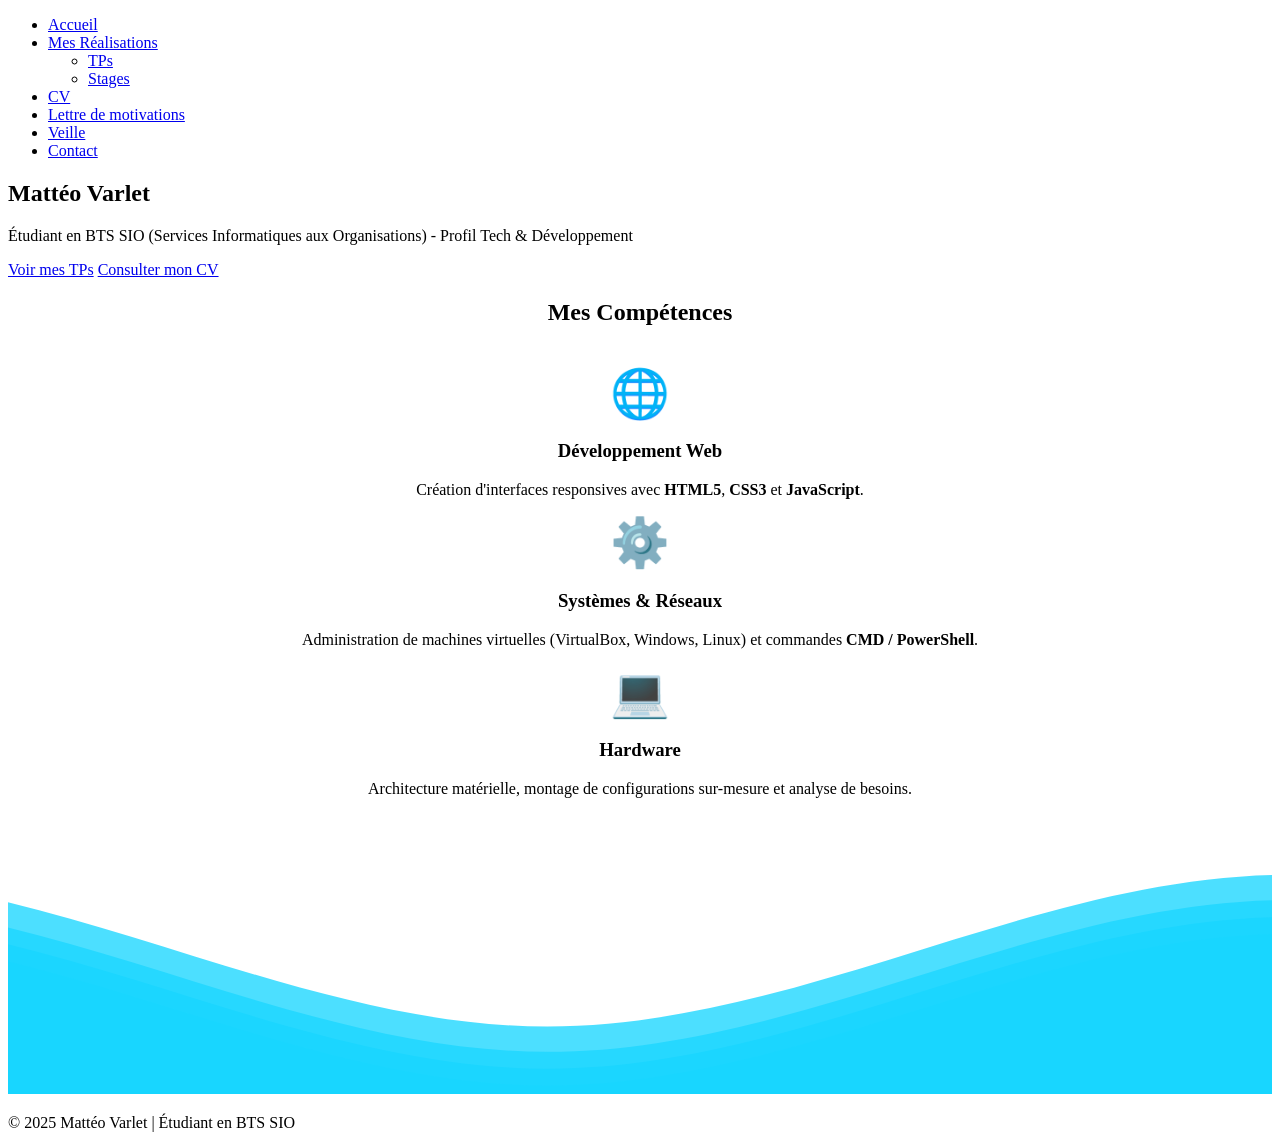
==== index.html @ 1f702dd6 "Add files via upload" ====
<!DOCTYPE html>
<html lang="fr">
<head>
    <meta charset="UTF-8" />
    <meta name="viewport" content="width=device-width, initial-scale=1" />
    <title>Accueil - Portfolio de Mattéo Varlet</title>
    <link rel="stylesheet" href="css/style.css" />
    <script src="https://code.jquery.com/jquery-3.6.0.min.js"></script>
</head>
<body>

    <nav>
        <ul class="menu">
            <li><a href="index.html">Accueil</a></li>
            <li>
                <a href="#">Mes Réalisations</a>
                <ul>
                    <li><a href="tp.html">TPs</a></li>
                    <li><a href="stages.html">Stages</a></li>
                </ul>
            </li>
            <li><a href="cv.html">CV</a></li>
            <li><a href="lm.html">Lettre de motivations</a></li>
            <li><a href="veille.html">Veille</a></li>
            <li><a href="contact.html">Contact</a></li>
        </ul>
    </nav>

    <main>
        <section class="hero container">
            <div class="hero-content">
                <h1>Mattéo Varlet</h1>
                <p>Étudiant en BTS SIO (Services Informatiques aux Organisations) - Profil Tech & Développement</p>
                <div class="hero-actions">
                    <a href="tp.html" class="btn btn-primary">Voir mes TPs</a>
                    <a href="cv.html" class="btn btn-outline">Consulter mon CV</a>
                </div>
            </div>
        </section>

        <section id="competences" class="container" style="margin-bottom: 60px;">
            <h2 style="text-align: center; margin-bottom: 40px;">Mes Compétences</h2>
            <div class="tp-grid" style="grid-template-columns: repeat(auto-fit, minmax(250px, 1fr));">
                
                <article class="tp-item" style="text-align: center;">
                    <div style="font-size: 3em; margin-bottom: 15px;">🌐</div>
                    <h3>Développement Web</h3>
                    <p>Création d'interfaces responsives avec <strong>HTML5</strong>, <strong>CSS3</strong> et <strong>JavaScript</strong>.</p>
                </article>

                <article class="tp-item" style="text-align: center;">
                    <div style="font-size: 3em; margin-bottom: 15px;">⚙️</div>
                    <h3>Systèmes & Réseaux</h3>
                    <p>Administration de machines virtuelles (VirtualBox, Windows, Linux) et commandes <strong>CMD / PowerShell</strong>.</p>
                </article>

                <article class="tp-item" style="text-align: center;">
                    <div style="font-size: 3em; margin-bottom: 15px;">💻</div>
                    <h3>Hardware</h3>
                    <p>Architecture matérielle, montage de configurations sur-mesure et analyse de besoins.</p>
                </article>

            </div>
        </section>
    </main>

    <!-- Effet de vague (Eau/Rivière) -->
    <div class="water-waves">
        <svg class="waves" xmlns="http://www.w3.org/2000/svg" xmlns:xlink="http://www.w3.org/1999/xlink" viewBox="0 24 150 28" preserveAspectRatio="none" shape-rendering="auto">
            <defs>
                <path id="gentle-wave" d="M-160 44c30 0 58-18 88-18s 58 18 88 18 58-18 88-18 58 18 88 18 v44h-352z" />
            </defs>
            <g class="parallax">
                <use xlink:href="#gentle-wave" x="48" y="0" fill="rgba(0, 210, 255, 0.7)" />
                <use xlink:href="#gentle-wave" x="48" y="3" fill="rgba(0, 210, 255, 0.5)" />
                <use xlink:href="#gentle-wave" x="48" y="5" fill="rgba(0, 210, 255, 0.3)" />
                <use xlink:href="#gentle-wave" x="48" y="7" fill="rgba(0, 210, 255, 0.1)" />
            </g>
        </svg>
    </div>

    <footer>
        <div class="container">
            <p>&copy; 2025 Mattéo Varlet | Étudiant en BTS SIO</p>
        </div>
    </footer>

    <script src="js/script.js"></script>
</body>
</html>
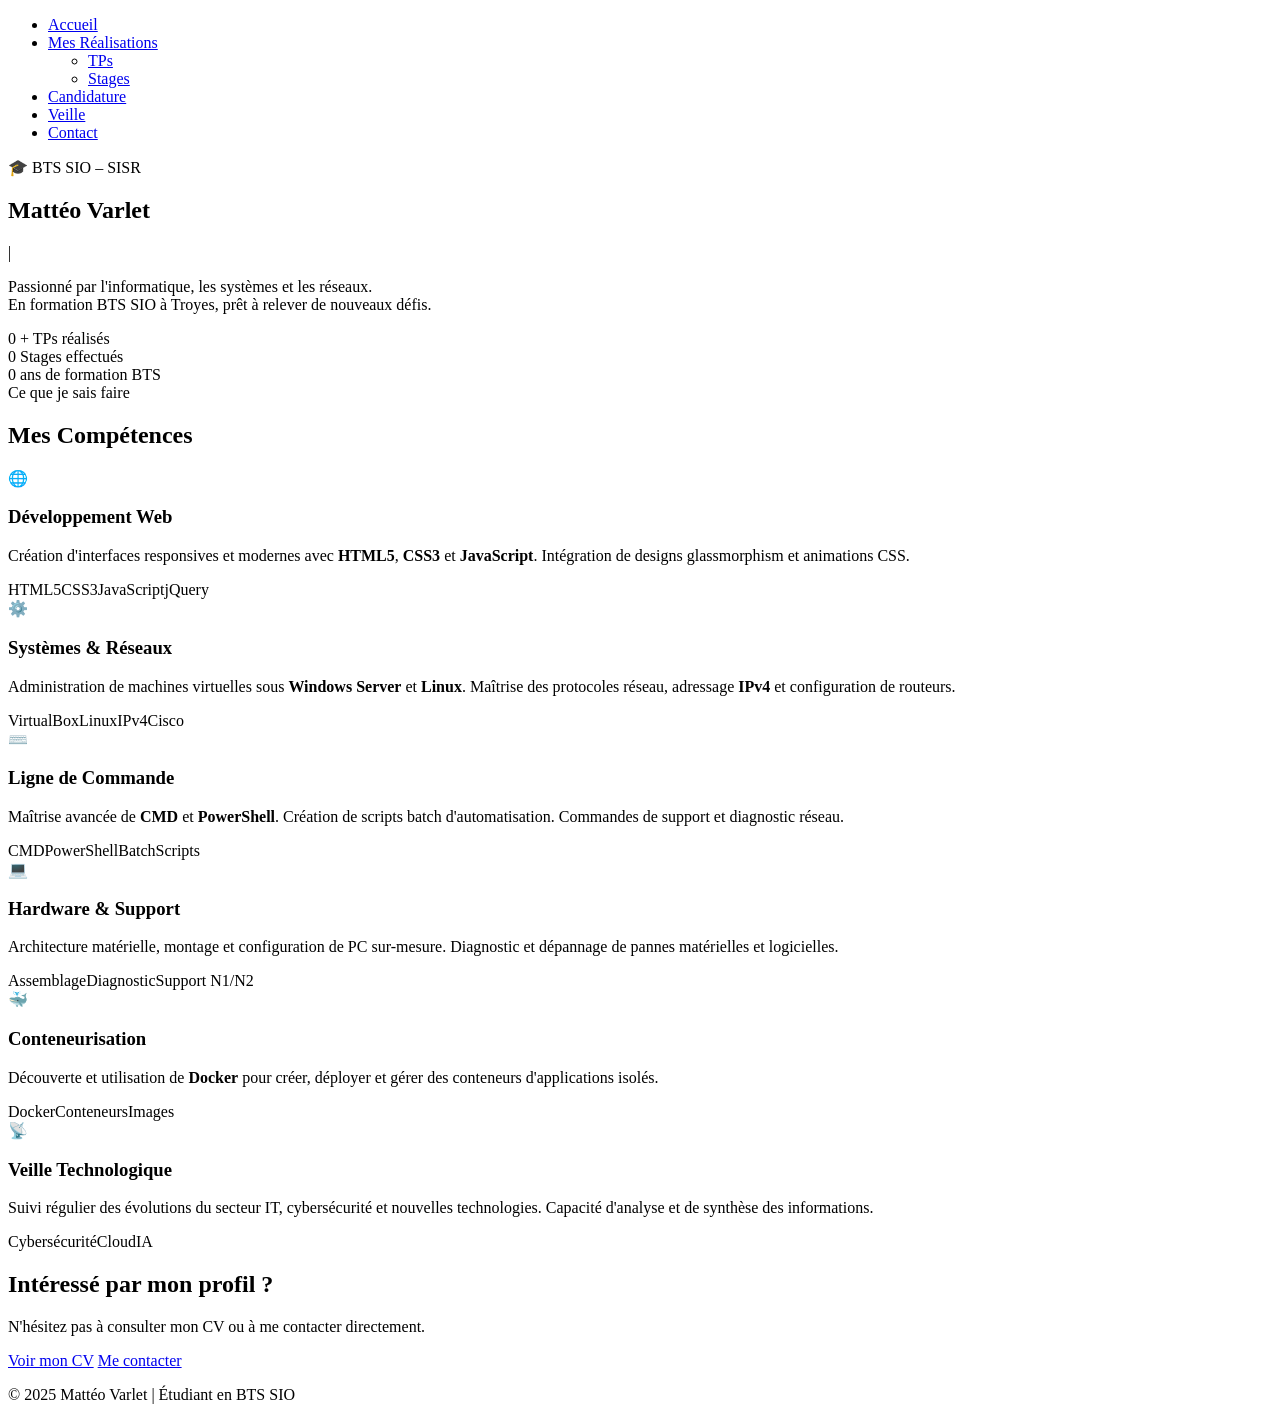
==== commit 3c4ed254: "Add files via upload" ====
--- a/index.html
+++ b/index.html
@@ -4,10 +4,14 @@
     <meta charset="UTF-8" />
     <meta name="viewport" content="width=device-width, initial-scale=1" />
     <title>Accueil - Portfolio de Mattéo Varlet</title>
+    <meta name="description" content="Portfolio de Mattéo Varlet, étudiant en BTS SIO – Développement web, systèmes & réseaux, administration." />
     <link rel="stylesheet" href="css/style.css" />
     <script src="https://code.jquery.com/jquery-3.6.0.min.js"></script>
 </head>
 <body>
+
+    <!-- Conteneur des étoiles (généré via JS) -->
+    <div id="stars-container" aria-hidden="true"></div>
 
     <nav>
         <ul class="menu">
@@ -19,66 +23,145 @@
                     <li><a href="stages.html">Stages</a></li>
                 </ul>
             </li>
-            <li><a href="cv.html">CV</a></li>
-            <li><a href="lm.html">Lettre de motivations</a></li>
+            <li><a href="candidature.html">Candidature</a></li>
             <li><a href="veille.html">Veille</a></li>
             <li><a href="contact.html">Contact</a></li>
         </ul>
     </nav>
 
     <main>
-        <section class="hero container">
-            <div class="hero-content">
-                <h1>Mattéo Varlet</h1>
-                <p>Étudiant en BTS SIO (Services Informatiques aux Organisations) - Profil Tech & Développement</p>
-                <div class="hero-actions">
-                    <a href="tp.html" class="btn btn-primary">Voir mes TPs</a>
-                    <a href="cv.html" class="btn btn-outline">Consulter mon CV</a>
+
+        <!-- ═══════════════════════════════════════════ -->
+        <!-- HERO SECTION                                -->
+        <!-- ═══════════════════════════════════════════ -->
+        <section class="hero-fullpage">
+            <div class="hero-badge">🎓 BTS SIO – SISR</div>
+            <h1 class="hero-name">Mattéo <span class="accent-gradient">Varlet</span></h1>
+            <p class="hero-subtitle">
+                <span class="typing-wrapper">
+                    <span id="typing-text"></span><span class="typing-cursor">|</span>
+                </span>
+            </p>
+            <p class="hero-desc">
+                Passionné par l'informatique, les systèmes et les réseaux.<br>
+                En formation BTS SIO à Troyes, prêt à relever de nouveaux défis.
+            </p>
+
+
+            <!-- Stats rapides -->
+            <div class="hero-stats">
+                <div class="stat-item">
+                    <span class="stat-number" data-target="10">0</span>
+                    <span class="stat-plus">+</span>
+                    <span class="stat-label">TPs réalisés</span>
+                </div>
+                <div class="stat-divider"></div>
+                <div class="stat-item">
+                    <span class="stat-number" data-target="2">0</span>
+                    <span class="stat-plus"></span>
+                    <span class="stat-label">Stages effectués</span>
+                </div>
+                <div class="stat-divider"></div>
+                <div class="stat-item">
+                    <span class="stat-number" data-target="2">0</span>
+                    <span class="stat-plus"> ans</span>
+                    <span class="stat-label">de formation BTS</span>
+                </div>
+            </div>
+
+            <div class="scroll-indicator" aria-label="Défiler vers le bas">
+                <span></span>
+            </div>
+        </section>
+
+        <!-- ═══════════════════════════════════════════ -->
+        <!-- COMPÉTENCES                                 -->
+        <!-- ═══════════════════════════════════════════ -->
+        <section id="competences" class="section-block container">
+            <div class="section-label">Ce que je sais faire</div>
+            <h2 class="section-title">Mes Compétences</h2>
+
+            <div class="skills-grid">
+
+                <article class="skill-card" id="skill-web">
+                    <div class="skill-icon">🌐</div>
+                    <h3>Développement Web</h3>
+                    <p>Création d'interfaces responsives et modernes avec <strong>HTML5</strong>, <strong>CSS3</strong> et <strong>JavaScript</strong>. Intégration de designs glassmorphism et animations CSS.</p>
+                    <div class="skill-tags">
+                        <span>HTML5</span><span>CSS3</span><span>JavaScript</span><span>jQuery</span>
+                    </div>
+                </article>
+
+                <article class="skill-card" id="skill-sys">
+                    <div class="skill-icon">⚙️</div>
+                    <h3>Systèmes & Réseaux</h3>
+                    <p>Administration de machines virtuelles sous <strong>Windows Server</strong> et <strong>Linux</strong>. Maîtrise des protocoles réseau, adressage <strong>IPv4</strong> et configuration de routeurs.</p>
+                    <div class="skill-tags">
+                        <span>VirtualBox</span><span>Linux</span><span>IPv4</span><span>Cisco</span>
+                    </div>
+                </article>
+
+                <article class="skill-card" id="skill-cmd">
+                    <div class="skill-icon">⌨️</div>
+                    <h3>Ligne de Commande</h3>
+                    <p>Maîtrise avancée de <strong>CMD</strong> et <strong>PowerShell</strong>. Création de scripts batch d'automatisation. Commandes de support et diagnostic réseau.</p>
+                    <div class="skill-tags">
+                        <span>CMD</span><span>PowerShell</span><span>Batch</span><span>Scripts</span>
+                    </div>
+                </article>
+
+                <article class="skill-card" id="skill-hw">
+                    <div class="skill-icon">💻</div>
+                    <h3>Hardware & Support</h3>
+                    <p>Architecture matérielle, montage et configuration de PC sur-mesure. Diagnostic et dépannage de pannes matérielles et logicielles.</p>
+                    <div class="skill-tags">
+                        <span>Assemblage</span><span>Diagnostic</span><span>Support N1/N2</span>
+                    </div>
+                </article>
+
+                <article class="skill-card" id="skill-docker">
+                    <div class="skill-icon">🐳</div>
+                    <h3>Conteneurisation</h3>
+                    <p>Découverte et utilisation de <strong>Docker</strong> pour créer, déployer et gérer des conteneurs d'applications isolés.</p>
+                    <div class="skill-tags">
+                        <span>Docker</span><span>Conteneurs</span><span>Images</span>
+                    </div>
+                </article>
+
+                <article class="skill-card" id="skill-veille">
+                    <div class="skill-icon">📡</div>
+                    <h3>Veille Technologique</h3>
+                    <p>Suivi régulier des évolutions du secteur IT, cybersécurité et nouvelles technologies. Capacité d'analyse et de synthèse des informations.</p>
+                    <div class="skill-tags">
+                        <span>Cybersécurité</span><span>Cloud</span><span>IA</span>
+                    </div>
+                </article>
+
+            </div>
+        </section>
+
+        <!-- ═══════════════════════════════════════════ -->
+        <!-- PARCOURS                                    -->
+        <!-- ═══════════════════════════════════════════ -->
+
+
+        <!-- ═══════════════════════════════════════════ -->
+        <!-- CTA FINAL                                   -->
+        <!-- ═══════════════════════════════════════════ -->
+        <section class="cta-section container">
+            <div class="cta-card">
+                <h2>Intéressé par mon profil ?</h2>
+                <p>N'hésitez pas à consulter mon CV ou à me contacter directement.</p>
+                <div class="cta-actions">
+                    <a href="cv.html" class="btn btn-primary" id="cta-btn-cv">Voir mon CV</a>
+                    <a href="contact.html" class="btn btn-outline" id="cta-btn-contact">Me contacter</a>
                 </div>
             </div>
         </section>
 
-        <section id="competences" class="container" style="margin-bottom: 60px;">
-            <h2 style="text-align: center; margin-bottom: 40px;">Mes Compétences</h2>
-            <div class="tp-grid" style="grid-template-columns: repeat(auto-fit, minmax(250px, 1fr));">
-                
-                <article class="tp-item" style="text-align: center;">
-                    <div style="font-size: 3em; margin-bottom: 15px;">🌐</div>
-                    <h3>Développement Web</h3>
-                    <p>Création d'interfaces responsives avec <strong>HTML5</strong>, <strong>CSS3</strong> et <strong>JavaScript</strong>.</p>
-                </article>
-
-                <article class="tp-item" style="text-align: center;">
-                    <div style="font-size: 3em; margin-bottom: 15px;">⚙️</div>
-                    <h3>Systèmes & Réseaux</h3>
-                    <p>Administration de machines virtuelles (VirtualBox, Windows, Linux) et commandes <strong>CMD / PowerShell</strong>.</p>
-                </article>
-
-                <article class="tp-item" style="text-align: center;">
-                    <div style="font-size: 3em; margin-bottom: 15px;">💻</div>
-                    <h3>Hardware</h3>
-                    <p>Architecture matérielle, montage de configurations sur-mesure et analyse de besoins.</p>
-                </article>
-
-            </div>
-        </section>
     </main>
 
-    <!-- Effet de vague (Eau/Rivière) -->
-    <div class="water-waves">
-        <svg class="waves" xmlns="http://www.w3.org/2000/svg" xmlns:xlink="http://www.w3.org/1999/xlink" viewBox="0 24 150 28" preserveAspectRatio="none" shape-rendering="auto">
-            <defs>
-                <path id="gentle-wave" d="M-160 44c30 0 58-18 88-18s 58 18 88 18 58-18 88-18 58 18 88 18 v44h-352z" />
-            </defs>
-            <g class="parallax">
-                <use xlink:href="#gentle-wave" x="48" y="0" fill="rgba(0, 210, 255, 0.7)" />
-                <use xlink:href="#gentle-wave" x="48" y="3" fill="rgba(0, 210, 255, 0.5)" />
-                <use xlink:href="#gentle-wave" x="48" y="5" fill="rgba(0, 210, 255, 0.3)" />
-                <use xlink:href="#gentle-wave" x="48" y="7" fill="rgba(0, 210, 255, 0.1)" />
-            </g>
-        </svg>
-    </div>
-
+    <!-- Footer -->
     <footer>
         <div class="container">
             <p>&copy; 2025 Mattéo Varlet | Étudiant en BTS SIO</p>
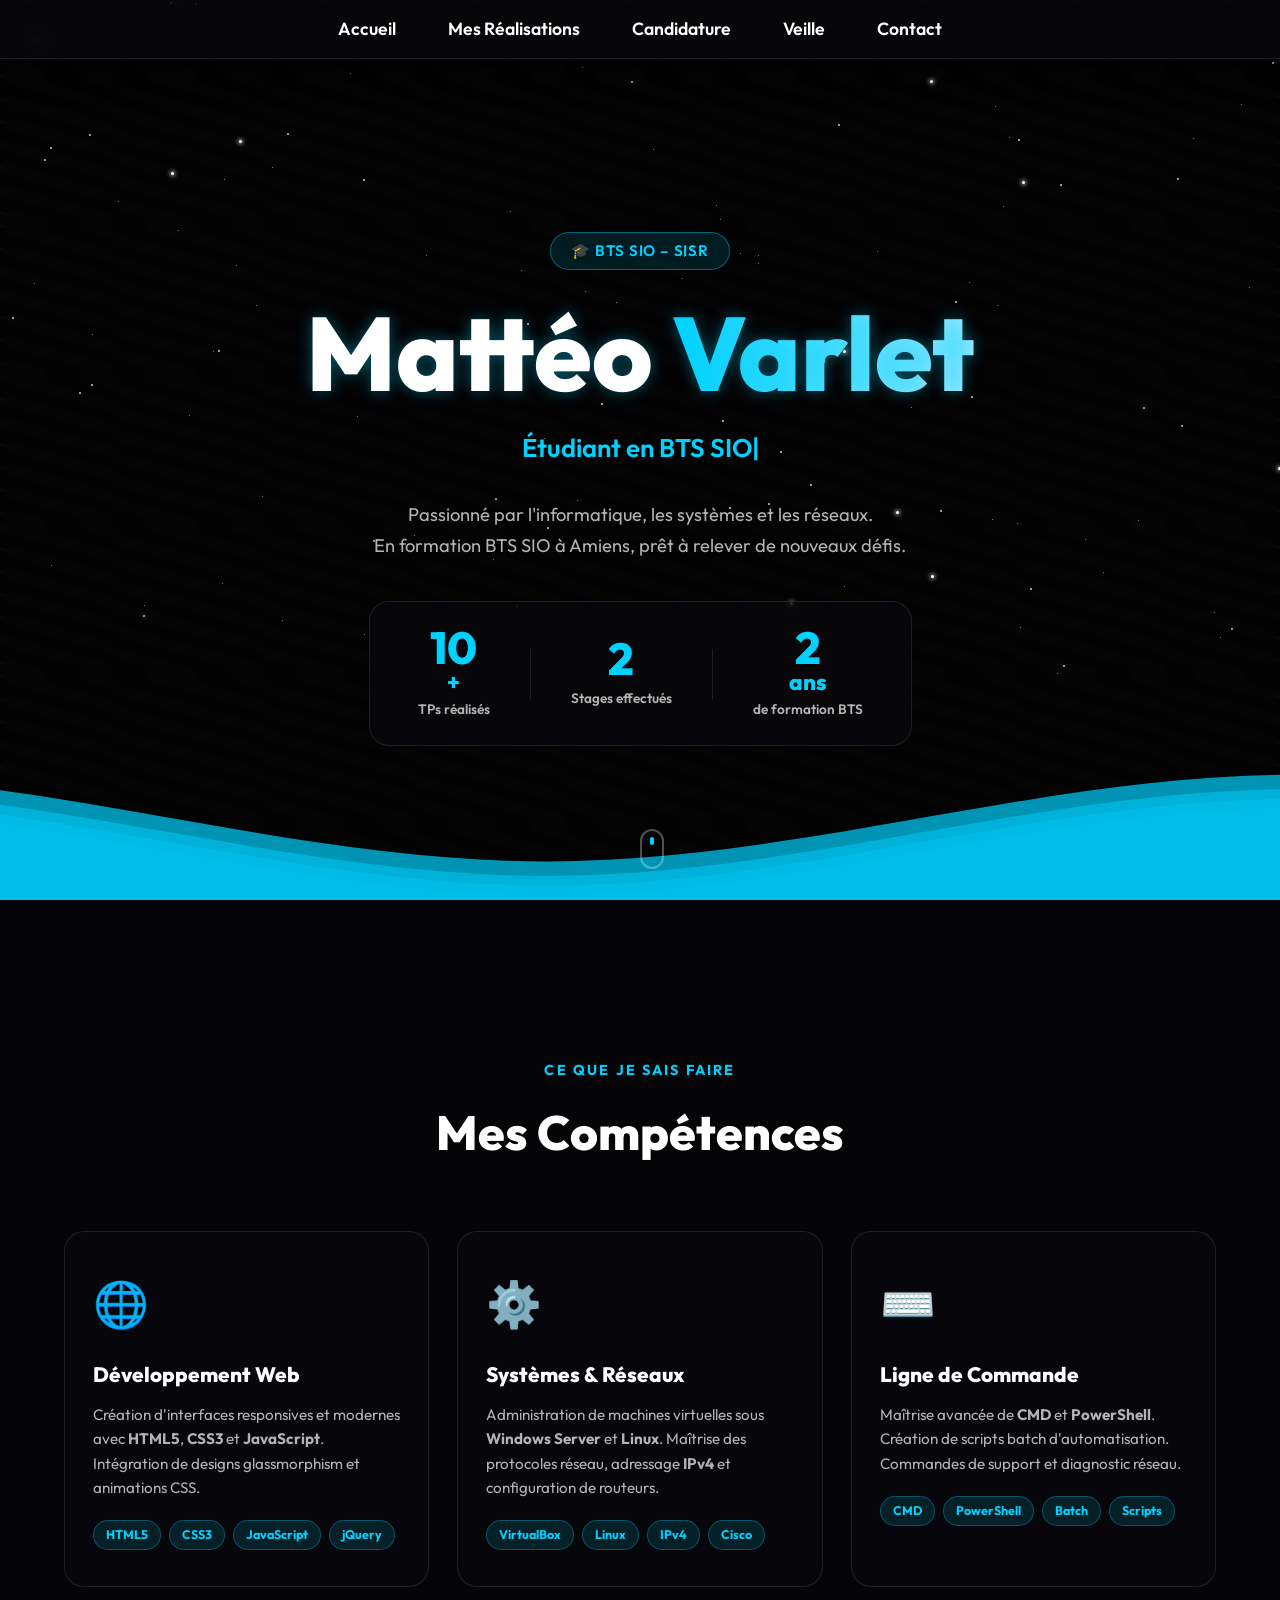
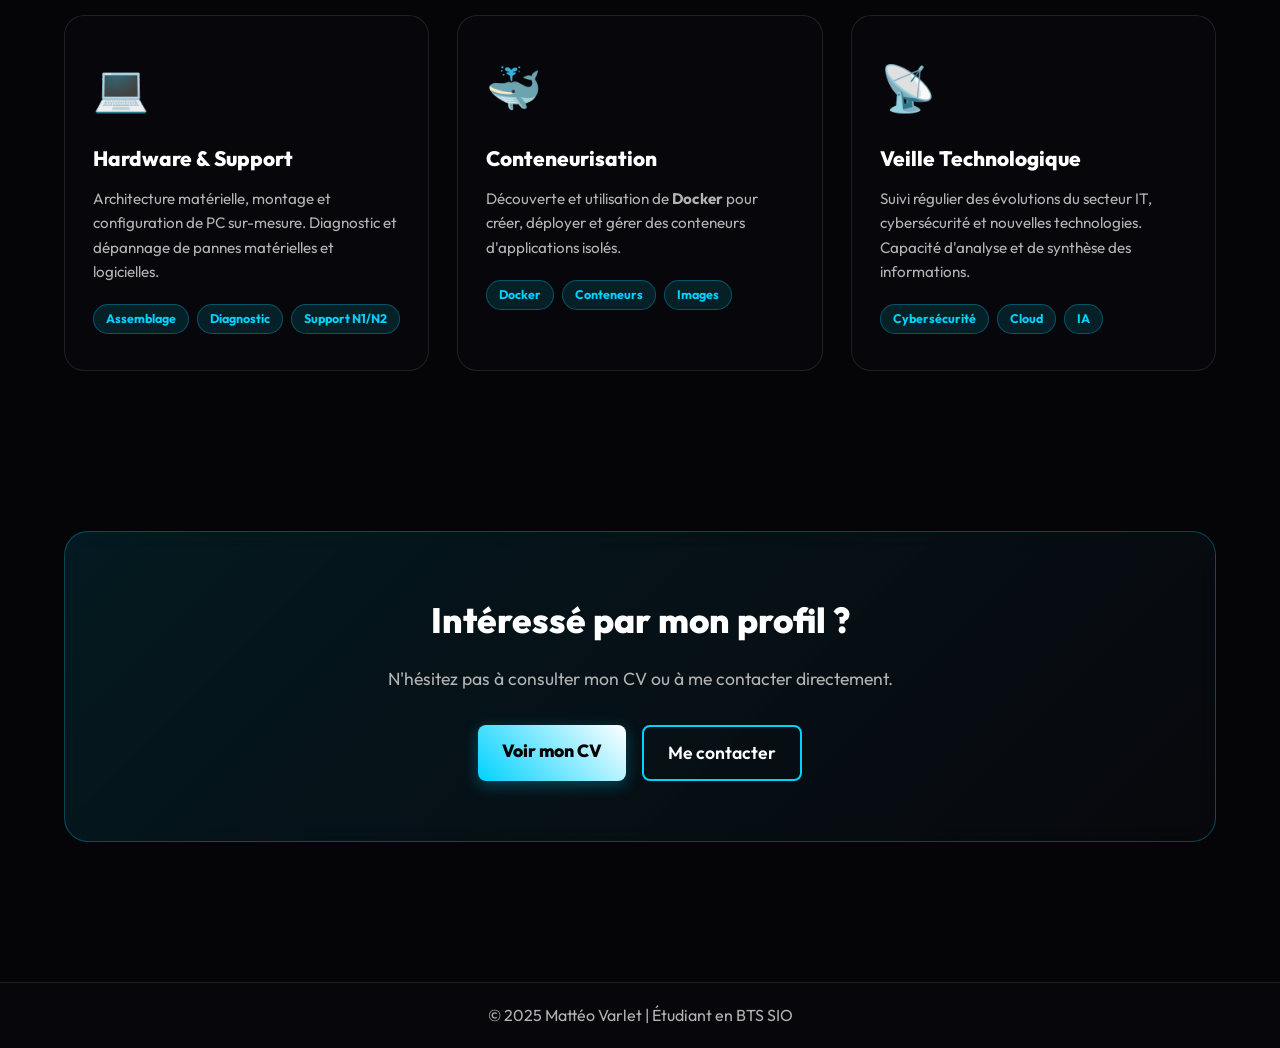
==== commit e2e78d88: "Add files via upload" ====
--- a/index.html
+++ b/index.html
@@ -44,7 +44,7 @@
             </p>
             <p class="hero-desc">
                 Passionné par l'informatique, les systèmes et les réseaux.<br>
-                En formation BTS SIO à Troyes, prêt à relever de nouveaux défis.
+                En formation BTS SIO à Amiens, prêt à relever de nouveaux défis.
             </p>
 
 
--- a/css/style.css
+++ b/css/style.css
@@ -0,0 +1,1389 @@
+﻿@import url('https://fonts.googleapis.com/css2?family=Outfit:wght@300;400;600;800&display=swap');
+
+/* ========================================================== */
+/* 1. VARIABLES ET THÈME (GLASSMORPHISM / TECH)               */
+/* ========================================================== */
+
+:root {
+    /* Couleurs principales (Noir, Bleu Ciel, Blanc) */
+    --accent-primary: #00d2ff;
+    /* Bleu Ciel éclatant */
+    --accent-secondary: #ffffff;
+    /* Blanc */
+
+    /* Fonds Glassmorphism (Noir) */
+    --glass-bg: rgba(10, 10, 15, 0.65);
+    --glass-bg-hover: rgba(25, 25, 30, 0.8);
+    --glass-border: rgba(255, 255, 255, 0.1);
+
+    /* Texte */
+    --text-primary: #ffffff;
+    --text-secondary: #b3b3b3;
+
+    /* Ombres */
+    --shadow-soft: 0 8px 32px 0 rgba(0, 0, 0, 0.5);
+    --shadow-glow: 0 0 15px rgba(0, 210, 255, 0.4);
+}
+
+/* ========================================================== */
+/* 2. GLOBAL & TYPOGRAPHIE                                    */
+/* ========================================================== */
+
+html {
+    scroll-behavior: smooth;
+}
+
+* {
+    box-sizing: border-box;
+    margin: 0;
+    padding: 0;
+}
+
+::selection {
+    background: var(--accent-primary);
+    color: #000;
+}
+
+body {
+    font-family: 'Outfit', sans-serif;
+    line-height: 1.6;
+    color: var(--text-primary);
+    background-color: #050508;
+    /* Fond noir profond de secours */
+
+    /* Paramètres pour le GIF en arrière-plan */
+    background-image: url('../images/fond.gif');
+    /* Mettez votre GIF ici */
+    background-size: cover;
+    background-position: center;
+    background-attachment: fixed;
+
+    -webkit-font-smoothing: antialiased;
+    -moz-osx-font-smoothing: grayscale;
+    min-height: 100vh;
+    display: flex;
+    flex-direction: column;
+}
+
+/* ──────────────────────────────────────────────────────────── */
+/* CUSTOM SCROLLBAR                                             */
+/* ──────────────────────────────────────────────────────────── */
+::-webkit-scrollbar {
+    width: 8px;
+}
+
+::-webkit-scrollbar-track {
+    background: #050508;
+}
+
+::-webkit-scrollbar-thumb {
+    background: linear-gradient(to bottom, var(--accent-primary), #0077b6);
+    border-radius: 10px;
+}
+
+::-webkit-scrollbar-thumb:hover {
+    background: var(--accent-primary);
+    box-shadow: 0 0 10px var(--accent-primary);
+}
+
+/* Le main passe au-dessus du kayak et des étoiles */
+main {
+    position: relative;
+    z-index: 2;
+}
+
+/* Couche d'assombrissement par dessus le GIF pour la lisibilité */
+body::before {
+    content: '';
+    position: fixed;
+    top: 0;
+    left: 0;
+    right: 0;
+    bottom: 0;
+    background: rgba(0, 0, 0, 0.3);
+    /* Noir beaucoup moins opaque */
+    backdrop-filter: blur(8px);
+    /* Effet de flou sur le fond */
+    -webkit-backdrop-filter: blur(8px);
+    z-index: -1;
+    transition: background 1s ease, backdrop-filter 1s ease;
+}
+
+.container {
+    width: 90%;
+    max-width: 1200px;
+    margin: 0 auto;
+    padding: 0 15px;
+}
+
+h1,
+h2,
+h3,
+h4 {
+    font-weight: 800;
+}
+
+main h1 {
+    font-size: 3em;
+    margin-top: 40px;
+    margin-bottom: 20px;
+    text-align: center;
+    background: linear-gradient(90deg, var(--accent-primary), var(--accent-secondary));
+    -webkit-background-clip: text;
+    -webkit-text-fill-color: transparent;
+    text-shadow: var(--shadow-glow);
+}
+
+main h2 {
+    color: var(--text-primary);
+    border-bottom: 2px solid var(--accent-primary);
+    padding-bottom: 10px;
+    margin-top: 50px;
+    margin-bottom: 30px;
+    font-size: 2em;
+}
+
+hr {
+    border: none;
+    height: 1px;
+    background: var(--glass-border);
+    margin: 40px 0;
+}
+
+/* ========================================================== */
+/* 3. NAVIGATION (GLASSMORPHISM)                              */
+/* ========================================================== */
+
+nav {
+    background: var(--glass-bg);
+    backdrop-filter: blur(12px);
+    -webkit-backdrop-filter: blur(12px);
+    border-bottom: 1px solid var(--glass-border);
+    padding: 15px 0;
+    position: sticky;
+    top: 0;
+    z-index: 1000;
+    box-shadow: var(--shadow-soft);
+}
+
+nav ul.menu {
+    list-style: none;
+    display: flex;
+    justify-content: center;
+    align-items: center;
+    flex-wrap: wrap;
+    gap: 20px;
+}
+
+nav ul li {
+    position: relative;
+}
+
+nav ul li a {
+    color: var(--text-primary);
+    text-decoration: none;
+    font-weight: 600;
+    font-size: 1.1em;
+    padding: 8px 16px;
+    border-radius: 8px;
+    transition: all 0.4s cubic-bezier(0.4, 0, 0.2, 1);
+}
+
+nav ul li a:hover {
+    color: var(--accent-primary);
+    text-shadow: 0 0 8px rgba(0, 210, 255, 0.6);
+}
+
+nav ul li a::after {
+    content: '';
+    position: absolute;
+    bottom: 0;
+    left: 50%;
+    width: 0;
+    height: 2px;
+    background: var(--accent-primary);
+    transition: all 0.3s ease;
+    transform: translateX(-50%);
+    box-shadow: 0 0 10px var(--accent-primary);
+}
+
+nav ul li a:hover::after {
+    width: 70%;
+}
+
+/* Sous-menu */
+nav ul li ul {
+    display: none;
+    position: absolute;
+    top: 100%;
+    left: 50%;
+    transform: translateX(-50%) translateY(10px);
+    min-width: 180px;
+    background: var(--glass-bg);
+    backdrop-filter: blur(15px);
+    border: 1px solid var(--glass-border);
+    border-radius: 12px;
+    padding: 10px 0;
+    box-shadow: var(--shadow-soft);
+    opacity: 0;
+    transition: opacity 0.3s ease, transform 0.3s ease;
+}
+
+nav ul li:hover>ul {
+    display: flex;
+    flex-direction: column;
+    opacity: 1;
+    transform: translateX(-50%) translateY(0);
+}
+
+nav ul li ul li {
+    width: 100%;
+}
+
+nav ul li ul li a {
+    padding: 10px 20px;
+    display: block;
+    font-size: 1em;
+    text-align: center;
+}
+
+nav ul li ul li a:hover {
+    background: rgba(255, 255, 255, 0.1);
+}
+
+/* ========================================================== */
+/* CHAMP D'ÉTOILES                                            */
+/* ========================================================== */
+
+#stars-container {
+    position: fixed;
+    top: 0;
+    left: 0;
+    width: 100%;
+    height: 100%;
+    pointer-events: none;
+    z-index: 0;
+    overflow: hidden;
+}
+
+.star {
+    position: absolute;
+    border-radius: 50%;
+    background: #ffffff;
+    /* animation: twinkle var(--dur, 3s) ease-in-out infinite; */
+}
+
+.star-sm {
+    width: 1px;
+    height: 1px;
+    opacity: 0.6;
+}
+
+.star-md {
+    width: 2px;
+    height: 2px;
+    opacity: 0.8;
+}
+
+.star-lg {
+    width: 3px;
+    height: 3px;
+    opacity: 1;
+    box-shadow: 0 0 4px 1px rgba(255, 255, 255, 0.7);
+}
+
+@keyframes twinkle {
+
+    0%,
+    100% {
+        opacity: 0.1;
+        transform: scale(1);
+    }
+
+    50% {
+        opacity: 1;
+        transform: scale(1.4);
+    }
+}
+
+/* ========================================================== */
+/* KAYAK SVG ANIMÉ                                            */
+/* ========================================================== */
+
+#kayak-wrapper {
+    position: fixed;
+    bottom: 40px;
+    left: -250px;
+    z-index: 1;
+    pointer-events: none;
+    display: none;
+    transition: left 8s linear, opacity 0.6s ease;
+    filter: drop-shadow(0 4px 8px rgba(0, 0, 0, 0.5));
+}
+
+#kayak-svg {
+    animation: kayakBob 1.8s ease-in-out infinite;
+}
+
+.paddle-rowing {
+    transform-origin: 110px 38px;
+    animation: paddleRow 1.2s ease-in-out infinite;
+}
+
+@keyframes paddleRow {
+
+    0%,
+    100% {
+        transform: rotate(0deg);
+    }
+
+    25% {
+        transform: rotate(15deg) translateY(2px);
+    }
+
+    75% {
+        transform: rotate(-15deg) translateY(2px);
+    }
+}
+
+@keyframes kayakBob {
+
+    0%,
+    100% {
+        transform: translateY(0) rotate(0deg);
+    }
+
+    50% {
+        transform: translateY(-6px) rotate(-3deg);
+    }
+}
+
+/* ========================================================== */
+/* 4. ACCUEIL (HERO SECTION – REDESIGN COMPLET)               */
+/* ========================================================== */
+
+/* Rétro-compat : ancienne classe .hero (autres pages) */
+.hero {
+    flex: 1;
+    display: flex;
+    align-items: center;
+    justify-content: center;
+    text-align: center;
+    min-height: 80vh;
+}
+
+.hero-content {
+    background: var(--glass-bg);
+    backdrop-filter: blur(10px);
+    border: 1px solid var(--glass-border);
+    padding: 60px 40px;
+    border-radius: 24px;
+    box-shadow: var(--shadow-soft);
+    max-width: 800px;
+    animation: fadeIn 1s ease-out forwards;
+}
+
+.hero h1 {
+    font-size: 4em;
+    margin-top: 0;
+    margin-bottom: 20px;
+}
+
+.hero p {
+    font-size: 1.4em;
+    color: var(--text-secondary);
+    margin-bottom: 40px;
+}
+
+.hero-actions {
+    display: flex;
+    justify-content: center;
+    gap: 20px;
+}
+
+/* ── NOUVELLE PAGE D'ACCUEIL ── */
+.hero-fullpage {
+    min-height: 100vh;
+    display: flex;
+    flex-direction: column;
+    align-items: center;
+    justify-content: center;
+    text-align: center;
+    padding: 100px 20px 140px;
+    position: relative;
+    z-index: 1;
+}
+
+.hero-badge {
+    display: inline-block;
+    background: rgba(0, 210, 255, 0.12);
+    border: 1px solid rgba(0, 210, 255, 0.4);
+    color: var(--accent-primary);
+    font-size: 0.95em;
+    font-weight: 600;
+    padding: 6px 20px;
+    border-radius: 50px;
+    margin-bottom: 28px;
+    letter-spacing: 0.05em;
+    animation: fadeInDown 0.8s ease-out both;
+}
+
+.hero-name {
+    font-size: clamp(3em, 9vw, 6.5em);
+    font-weight: 800;
+    line-height: 1.05;
+    margin: 0 0 20px;
+    color: var(--text-primary);
+    animation: fadeInDown 1s ease-out 0.1s both;
+    background: none;
+    -webkit-text-fill-color: var(--text-primary);
+}
+
+.accent-gradient {
+    background: linear-gradient(90deg, var(--accent-primary), #a0e9ff);
+    -webkit-background-clip: text;
+    -webkit-text-fill-color: transparent;
+}
+
+.hero-subtitle {
+    font-size: clamp(1.1em, 3vw, 1.6em);
+    color: var(--accent-primary);
+    font-weight: 600;
+    margin-bottom: 20px;
+    min-height: 2em;
+    animation: fadeInDown 1s ease-out 0.2s both;
+}
+
+.typing-cursor {
+    /* animation: blink 0.8s step-end infinite; */
+    color: var(--accent-primary);
+}
+
+@keyframes blink {
+
+    0%,
+    100% {
+        opacity: 1;
+    }
+
+    50% {
+        opacity: 0;
+    }
+}
+
+.hero-desc {
+    font-size: 1.15em;
+    color: var(--text-secondary);
+    max-width: 580px;
+    margin: 0 auto 40px;
+    line-height: 1.7;
+    animation: fadeInDown 1s ease-out 0.3s both;
+}
+
+.hero-ctas {
+    display: flex;
+    gap: 16px;
+    flex-wrap: wrap;
+    justify-content: center;
+    margin-bottom: 60px;
+    animation: fadeInDown 1s ease-out 0.4s both;
+}
+
+.btn-ghost {
+    background: transparent;
+    color: var(--text-secondary);
+    border: 2px solid rgba(255, 255, 255, 0.15);
+    border-radius: 8px;
+    padding: 12px 24px;
+    font-size: 1.1em;
+    font-weight: 600;
+    cursor: pointer;
+    transition: all 0.4s cubic-bezier(0.4, 0, 0.2, 1);
+    text-decoration: none;
+    display: inline-block;
+}
+
+.btn-ghost:hover {
+    border-color: rgba(255, 255, 255, 0.4);
+    color: var(--text-primary);
+    transform: translateY(-3px);
+}
+
+/* Stats */
+.hero-stats {
+    display: flex;
+    align-items: center;
+    gap: 40px;
+    background: var(--glass-bg);
+    border: 1px solid var(--glass-border);
+    border-radius: 20px;
+    padding: 24px 48px;
+    backdrop-filter: blur(12px);
+    animation: fadeInDown 1s ease-out 0.5s both;
+    flex-wrap: wrap;
+    justify-content: center;
+}
+
+.stat-item {
+    text-align: center;
+    display: flex;
+    flex-direction: column;
+    align-items: center;
+}
+
+.stat-number {
+    font-size: 2.8em;
+    font-weight: 800;
+    color: var(--accent-primary);
+    line-height: 1;
+}
+
+.stat-plus {
+    font-size: 1.4em;
+    font-weight: 800;
+    color: var(--accent-primary);
+    line-height: 1;
+}
+
+.stat-label {
+    font-size: 0.85em;
+    color: var(--text-secondary);
+    margin-top: 6px;
+    font-weight: 600;
+}
+
+.stat-divider {
+    width: 1px;
+    height: 50px;
+    background: var(--glass-border);
+}
+
+/* Indicateur de défilement */
+.scroll-indicator {
+    position: absolute;
+    bottom: 90px;
+    left: 50%;
+    transform: translateX(-50%);
+    display: flex;
+    justify-content: center;
+    animation: fadeInDown 1s ease-out 1s both;
+}
+
+.scroll-indicator span {
+    display: block;
+    width: 24px;
+    height: 40px;
+    border: 2px solid rgba(255, 255, 255, 0.3);
+    border-radius: 12px;
+    position: relative;
+}
+
+.scroll-indicator span::after {
+    content: '';
+    position: absolute;
+    top: 6px;
+    left: 50%;
+    transform: translateX(-50%);
+    width: 4px;
+    height: 8px;
+    background: var(--accent-primary);
+    border-radius: 2px;
+    animation: scrollDot 1.5s ease-in-out infinite;
+}
+
+@keyframes scrollDot {
+    0% {
+        top: 6px;
+        opacity: 1;
+    }
+
+    100% {
+        top: 22px;
+        opacity: 0;
+    }
+}
+
+/* ── SECTIONS COMMUNES ── */
+.section-block {
+    padding: 100px 0;
+    position: relative;
+    z-index: 1;
+}
+
+.section-label {
+    font-size: 0.9em;
+    font-weight: 700;
+    letter-spacing: 0.15em;
+    text-transform: uppercase;
+    color: var(--accent-primary);
+    margin-bottom: 12px;
+    text-align: center;
+}
+
+.section-title {
+    font-size: clamp(2em, 5vw, 3em);
+    font-weight: 800;
+    text-align: center;
+    margin-bottom: 60px;
+    color: var(--text-primary);
+    border: none;
+    margin-top: 0;
+    padding: 0;
+}
+
+/* ── SKILLS GRID ── */
+.skills-grid {
+    display: grid;
+    grid-template-columns: repeat(auto-fit, minmax(280px, 1fr));
+    gap: 28px;
+}
+
+.skill-card {
+    background: var(--glass-bg);
+    border: 1px solid var(--glass-border);
+    border-radius: 20px;
+    padding: 36px 28px;
+    backdrop-filter: blur(12px);
+    transition: transform 0.35s ease, box-shadow 0.35s ease, border-color 0.35s ease;
+    opacity: 0;
+    transform: translateY(30px);
+}
+
+.skill-card.revealed {
+    opacity: 1;
+    transform: translateY(0);
+    transition: opacity 0.6s ease, transform 0.6s ease, box-shadow 0.35s ease, border-color 0.35s ease;
+}
+
+.skill-card:hover {
+    transform: translateY(-8px) scale(1.02);
+    box-shadow: 0 15px 45px rgba(0, 210, 255, 0.3);
+    border-color: var(--accent-primary);
+    background: var(--glass-bg-hover);
+}
+
+.skill-icon {
+    font-size: 2.8em;
+    margin-bottom: 18px;
+    display: block;
+}
+
+.skill-card h3 {
+    font-size: 1.3em;
+    margin-bottom: 12px;
+    color: var(--text-primary);
+}
+
+.skill-card p {
+    color: var(--text-secondary);
+    line-height: 1.6;
+    font-size: 0.95em;
+    margin-bottom: 20px;
+}
+
+.skill-tags {
+    display: flex;
+    flex-wrap: wrap;
+    gap: 8px;
+}
+
+.skill-tags span {
+    font-size: 0.78em;
+    font-weight: 700;
+    padding: 4px 12px;
+    border-radius: 50px;
+    background: rgba(0, 210, 255, 0.12);
+    border: 1px solid rgba(0, 210, 255, 0.3);
+    color: var(--accent-primary);
+}
+
+/* ── TIMELINE ── */
+.timeline {
+    position: relative;
+    max-width: 750px;
+    margin: 0 auto;
+    padding-left: 40px;
+}
+
+.timeline::before {
+    content: '';
+    position: absolute;
+    left: 12px;
+    top: 0;
+    bottom: 0;
+    width: 2px;
+    background: linear-gradient(to bottom, var(--accent-primary), transparent);
+}
+
+.timeline-item {
+    position: relative;
+    margin-bottom: 50px;
+    opacity: 0;
+    transform: translateX(-20px);
+}
+
+.timeline-item.revealed {
+    opacity: 1;
+    transform: translateX(0);
+    transition: opacity 0.6s ease, transform 0.6s ease;
+}
+
+.timeline-dot {
+    position: absolute;
+    left: -34px;
+    top: 18px;
+    width: 14px;
+    height: 14px;
+    border-radius: 50%;
+    background: var(--accent-primary);
+    box-shadow: 0 0 12px rgba(0, 210, 255, 0.7);
+    border: 2px solid #050508;
+}
+
+.timeline-card {
+    background: var(--glass-bg);
+    border: 1px solid var(--glass-border);
+    border-radius: 16px;
+    padding: 28px 32px;
+    backdrop-filter: blur(10px);
+    transition: border-color 0.3s ease, box-shadow 0.3s ease;
+}
+
+.timeline-card:hover {
+    border-color: rgba(0, 210, 255, 0.35);
+    box-shadow: 0 8px 30px rgba(0, 210, 255, 0.15);
+}
+
+.timeline-date {
+    font-size: 0.85em;
+    color: var(--accent-primary);
+    font-weight: 700;
+    letter-spacing: 0.05em;
+    display: block;
+    margin-bottom: 8px;
+}
+
+.timeline-card h3 {
+    font-size: 1.25em;
+    color: var(--text-primary);
+    margin-bottom: 10px;
+}
+
+.timeline-card p {
+    color: var(--text-secondary);
+    font-size: 0.95em;
+    line-height: 1.6;
+    margin-bottom: 14px;
+}
+
+.timeline-badge {
+    display: inline-block;
+    font-size: 0.8em;
+    font-weight: 700;
+    padding: 4px 14px;
+    border-radius: 50px;
+    background: rgba(0, 210, 255, 0.15);
+    border: 1px solid rgba(0, 210, 255, 0.35);
+    color: var(--accent-primary);
+}
+
+/* ── CTA SECTION ── */
+.cta-section {
+    padding: 60px 0 140px;
+    position: relative;
+    z-index: 1;
+}
+
+.cta-card {
+    background: linear-gradient(135deg, rgba(0, 210, 255, 0.1), rgba(10, 10, 15, 0.6));
+    border: 1px solid rgba(0, 210, 255, 0.3);
+    border-radius: 24px;
+    padding: 60px 40px;
+    text-align: center;
+    backdrop-filter: blur(12px);
+    opacity: 0;
+    transform: translateY(20px);
+}
+
+.cta-card.revealed {
+    opacity: 1;
+    transform: translateY(0);
+    transition: opacity 0.7s ease, transform 0.7s ease;
+}
+
+.cta-card h2 {
+    font-size: 2.2em;
+    color: var(--text-primary);
+    margin-bottom: 16px;
+    border: none;
+    margin-top: 0;
+    padding: 0;
+}
+
+.cta-card p {
+    color: var(--text-secondary);
+    font-size: 1.1em;
+    margin-bottom: 32px;
+}
+
+.cta-actions {
+    display: flex;
+    gap: 16px;
+    justify-content: center;
+    flex-wrap: wrap;
+}
+
+/* ── ANIMATION ENTRÉE ── */
+@keyframes fadeInDown {
+    from {
+        opacity: 0;
+        transform: translateY(-20px);
+    }
+
+    to {
+        opacity: 1;
+        transform: translateY(0);
+    }
+}
+
+@keyframes fadeIn {
+    from {
+        opacity: 0;
+        transform: translateY(20px);
+    }
+
+    to {
+        opacity: 1;
+        transform: translateY(0);
+    }
+}
+
+/* ========================================================== */
+/* 5. BOUTONS                                                 */
+/* ========================================================== */
+
+.btn {
+    display: inline-block;
+    padding: 12px 24px;
+    font-size: 1.1em;
+    font-weight: 600;
+    text-decoration: none;
+    border: none;
+    border-radius: 8px;
+    cursor: pointer;
+    transition: all 0.4s cubic-bezier(0.4, 0, 0.2, 1);
+    text-align: center;
+    position: relative;
+    overflow: hidden;
+}
+
+.btn:active {
+    transform: translateY(2px) scale(0.96);
+}
+
+.btn-primary {
+    background: linear-gradient(45deg, var(--accent-primary), var(--accent-secondary));
+    color: #000;
+    font-weight: 800;
+    box-shadow: 0 4px 15px rgba(0, 210, 255, 0.3);
+}
+
+.btn-primary:hover {
+    transform: translateY(-4px) scale(1.03);
+    box-shadow: 0 8px 25px rgba(0, 210, 255, 0.6);
+}
+
+.btn-outline {
+    background: transparent;
+    color: var(--text-primary);
+    border: 2px solid var(--accent-primary);
+}
+
+.btn-outline:hover {
+    background: rgba(0, 210, 255, 0.1);
+    color: var(--accent-primary);
+    transform: translateY(-4px) scale(1.03);
+    box-shadow: 0 8px 25px rgba(0, 210, 255, 0.3);
+    border-color: var(--accent-primary);
+}
+
+.btn-icon {
+    margin-left: 8px;
+}
+
+/* ========================================================== */
+/* 6. CARTES ET MODULES (TPs, STAGES)                         */
+/* ========================================================== */
+
+.module-header {
+    border-bottom: 1px solid rgba(0, 210, 255, 0.3);
+    padding-bottom: 15px;
+    margin-bottom: 30px;
+    margin-top: 70px;
+}
+
+.module-header h2 {
+    font-size: 2em;
+    color: var(--accent-primary);
+    margin: 0 0 5px 0;
+}
+
+.module-header p {
+    color: var(--text-secondary);
+    font-size: 1.1em;
+    margin: 0;
+}
+
+.tp-grid {
+    display: grid;
+    grid-template-columns: 1fr;
+    /* Mobile par défaut */
+    gap: 30px;
+    margin-bottom: 40px;
+}
+
+@media (min-width: 768px) {
+    .tp-grid {
+        grid-template-columns: repeat(2, 1fr);
+    }
+}
+
+@media (min-width: 1024px) {
+    .tp-grid {
+        grid-template-columns: repeat(3, 1fr);
+    }
+}
+
+.tp-item,
+.en-construction {
+    background: var(--glass-bg);
+    backdrop-filter: blur(10px);
+    border: 1px solid var(--glass-border);
+    border-radius: 16px;
+    padding: 30px;
+    box-shadow: var(--shadow-soft);
+    transition: transform 0.3s ease, box-shadow 0.3s ease, border-color 0.3s ease;
+    display: flex;
+    flex-direction: column;
+}
+
+.tp-item:hover {
+    transform: translateY(-5px);
+    box-shadow: var(--shadow-glow);
+    border-color: rgba(0, 210, 255, 0.3);
+}
+
+.tp-item h3 {
+    color: var(--text-primary);
+    font-size: 1.5em;
+    margin-bottom: 15px;
+}
+
+.technologies {
+    color: var(--accent-primary);
+    font-size: 0.9em;
+    margin-bottom: 15px;
+    font-weight: 600;
+}
+
+.tp-item p {
+    color: var(--text-secondary);
+    flex-grow: 1;
+    margin-bottom: 25px;
+}
+
+.tp-actions {
+    display: flex;
+    gap: 15px;
+    flex-wrap: wrap;
+}
+
+/* --- Vue en Liste (Pour les TPs additionnels) --- */
+.tp-list {
+    display: flex;
+    flex-direction: column;
+    gap: 15px;
+    margin-bottom: 40px;
+}
+
+.tp-list-item {
+    background: var(--glass-bg);
+    backdrop-filter: blur(10px);
+    border: 1px solid var(--glass-border);
+    border-radius: 12px;
+    padding: 15px 25px;
+    display: flex;
+    justify-content: space-between;
+    align-items: center;
+    transition: all 0.4s cubic-bezier(0.4, 0, 0.2, 1);
+}
+
+.tp-list-item:hover {
+    background: var(--glass-bg-hover);
+    border-color: var(--accent-primary);
+    transform: translateX(5px);
+    box-shadow: -5px 0 15px rgba(0, 210, 255, 0.2);
+}
+
+.tp-list-title {
+    font-size: 1.2em;
+    font-weight: 600;
+    color: var(--text-primary);
+    display: flex;
+    align-items: center;
+    gap: 15px;
+}
+
+.tp-list-badge {
+    background: rgba(255, 255, 255, 0.1);
+    color: var(--accent-primary);
+    padding: 4px 10px;
+    border-radius: 20px;
+    font-size: 0.8em;
+    font-weight: 800;
+}
+
+.tp-list-actions {
+    display: flex;
+    gap: 10px;
+}
+
+.tp-list-actions .btn {
+    padding: 8px 15px;
+    font-size: 0.9em;
+}
+
+/* ========================================================== */
+/* 7. PAGE CONTACT                                            */
+/* ========================================================== */
+
+.contact-section {
+    padding: 60px 0;
+}
+
+.contact-form {
+    background: var(--glass-bg);
+    backdrop-filter: blur(10px);
+    -webkit-backdrop-filter: blur(10px);
+    border: 1px solid var(--glass-border);
+    padding: 40px;
+    border-radius: 16px;
+    max-width: 700px;
+    margin: 0 auto 50px;
+    box-shadow: var(--shadow-soft);
+    animation: slideUpFade 0.8s ease-out forwards;
+}
+
+@keyframes slideUpFade {
+    0% {
+        opacity: 0;
+        transform: translateY(30px);
+    }
+
+    100% {
+        opacity: 1;
+        transform: translateY(0);
+    }
+}
+
+.form-group {
+    margin-bottom: 25px;
+}
+
+.form-group label {
+    display: block;
+    margin-bottom: 8px;
+    font-weight: 600;
+    color: var(--text-primary);
+}
+
+.form-group input,
+.form-group textarea {
+    width: 100%;
+    padding: 12px 15px;
+    background: rgba(255, 255, 255, 0.05);
+    border: 1px solid rgba(255, 255, 255, 0.1);
+    border-radius: 8px;
+    color: var(--text-primary);
+    font-family: inherit;
+    font-size: 1em;
+    transition: all 0.3s cubic-bezier(0.175, 0.885, 0.32, 1.275);
+}
+
+.form-group input:hover,
+.form-group textarea:hover {
+    background: rgba(255, 255, 255, 0.08);
+    border-color: rgba(0, 210, 255, 0.3);
+}
+
+.form-group input:focus,
+.form-group textarea:focus {
+    outline: none;
+    border-color: var(--accent-primary);
+    box-shadow: 0 0 15px rgba(0, 210, 255, 0.4);
+    background: rgba(255, 255, 255, 0.15);
+    transform: scale(1.02);
+}
+
+.social-links {
+    text-align: center;
+    background: var(--glass-bg);
+    padding: 30px;
+    border-radius: 16px;
+    border: 1px solid var(--glass-border);
+    max-width: 700px;
+    margin: 0 auto;
+}
+
+.social-links h2 {
+    margin-top: 0;
+    border-bottom: none;
+}
+
+.social-links ul {
+    list-style: none;
+    display: flex;
+    justify-content: center;
+    gap: 20px;
+}
+
+.social-links ul li a {
+    display: inline-block;
+    padding: 10px 20px;
+    background: rgba(255, 255, 255, 0.05);
+    border: 1px solid var(--glass-border);
+    border-radius: 8px;
+    color: var(--text-primary);
+    text-decoration: none;
+    font-weight: 600;
+    transition: all 0.4s cubic-bezier(0.4, 0, 0.2, 1);
+}
+
+.social-links ul li a:hover {
+    background: var(--accent-primary);
+    border-color: var(--accent-primary);
+    color: #0f0f13;
+    transform: translateY(-3px);
+}
+
+/* ========================================================== */
+/* 8. MODALE PDF & FOOTER                                     */
+/* ========================================================== */
+
+#pdf-viewer {
+    position: fixed;
+    top: 0;
+    left: 0;
+    width: 100%;
+    height: 100%;
+    background: rgba(0, 0, 0, 0.85);
+    backdrop-filter: blur(8px);
+    z-index: 2000;
+    display: none;
+    justify-content: center;
+    align-items: center;
+}
+
+#pdf-iframe {
+    width: 90%;
+    height: 85%;
+    border: 1px solid var(--glass-border);
+    border-radius: 12px;
+    box-shadow: var(--shadow-glow);
+    background: #fff;
+    /* Fond blanc pour le PDF */
+}
+
+#close-pdf {
+    position: absolute;
+    top: 20px;
+    right: 30px;
+    color: var(--text-primary);
+    font-size: 40px;
+    cursor: pointer;
+    transition: color 0.3s;
+}
+
+#close-pdf:hover {
+    color: var(--accent-primary);
+}
+
+footer {
+    background: var(--glass-bg);
+    border-top: 1px solid var(--glass-border);
+    text-align: center;
+    padding: 20px 0;
+    margin-top: auto;
+    color: var(--text-secondary);
+}
+
+/* ========================================================== */
+/* 9. RESPONSIVE                                              */
+/* ========================================================== */
+
+@media (max-width: 768px) {
+    .hero h1 {
+        font-size: 2.5em;
+    }
+
+    .hero p {
+        font-size: 1.1em;
+    }
+
+    nav ul.menu {
+        flex-direction: column;
+        gap: 10px;
+    }
+
+    nav ul li ul {
+        position: static;
+        transform: none;
+        box-shadow: none;
+        border: none;
+        opacity: 1;
+        display: none;
+    }
+
+    nav ul li:hover>ul {
+        display: block;
+    }
+
+    .hero-actions {
+        flex-direction: column;
+    }
+
+    .contact-form,
+    .social-links {
+        padding: 20px;
+    }
+
+    .tp-actions {
+        flex-direction: column;
+    }
+}
+
+/* ========================================================== */
+/* EFFET D'EAU / RIVIÈRE (ANIMATION SVG)                      */
+/* ========================================================== */
+
+.water-waves {
+    position: fixed;
+    bottom: 0;
+    left: 0;
+    width: 100%;
+    height: 15vh;
+    min-height: 100px;
+    max-height: 150px;
+    z-index: -1;
+    overflow: hidden;
+    pointer-events: none;
+}
+
+.waves {
+    position: relative;
+    width: 100%;
+    height: 100%;
+    margin-bottom: -7px;
+}
+
+.parallax>use {
+    animation: move-forever 25s cubic-bezier(.55, .5, .45, .5) infinite;
+}
+
+.parallax>use:nth-child(1) {
+    animation-delay: -2s;
+    animation-duration: 7s;
+}
+
+.parallax>use:nth-child(2) {
+    animation-delay: -3s;
+    animation-duration: 10s;
+}
+
+.parallax>use:nth-child(3) {
+    animation-delay: -4s;
+    animation-duration: 13s;
+}
+
+.parallax>use:nth-child(4) {
+    animation-delay: -5s;
+    animation-duration: 20s;
+}
+
+@keyframes move-forever {
+    0% {
+        transform: translate3d(-90px, 0, 0);
+    }
+
+    100% {
+        transform: translate3d(85px, 0, 0);
+    }
+}
+
+/* kayak SVG géré dans style.css section 4 – voir ci-dessus */
+
+/* ========================================================== */
+/* MÉTÉO : ORAGE ET PLUIE                                     */
+/* ========================================================== */
+
+.storm-mode::before {
+    background: rgba(0, 0, 0, 0.6);
+    /* Ciel plus sombre pendant l'orage */
+    backdrop-filter: blur(5px);
+}
+
+.storm-mode::after {
+    content: '';
+    position: fixed;
+    top: 0;
+    left: 0;
+    right: 0;
+    bottom: 0;
+    background: white;
+    z-index: 9999;
+    opacity: 0;
+    pointer-events: none;
+    /* animation: lightning 12s infinite; */
+}
+
+@keyframes lightning {
+
+    0%,
+    91%,
+    94%,
+    97%,
+    100% {
+        opacity: 0;
+    }
+
+    92% {
+        opacity: 0.8;
+    }
+
+    95% {
+        opacity: 0.5;
+    }
+
+    96% {
+        opacity: 0.9;
+    }
+}
+
+.storm-mode {
+    /* Pluie avec un repeating linear gradient sur le body */
+    background-image:
+        repeating-linear-gradient(15deg, transparent, transparent 20px, rgba(255, 255, 255, 0.15) 20px, rgba(255, 255, 255, 0.15) 22px),
+        url('../images/fond.gif');
+    background-size: 150px 150px, cover;
+    animation: rainDrop 0.6s linear infinite;
+}
+
+@keyframes rainDrop {
+    from {
+        background-position: 0 0, center;
+    }
+
+    to {
+        background-position: -150px 150px, center;
+    }
+}
